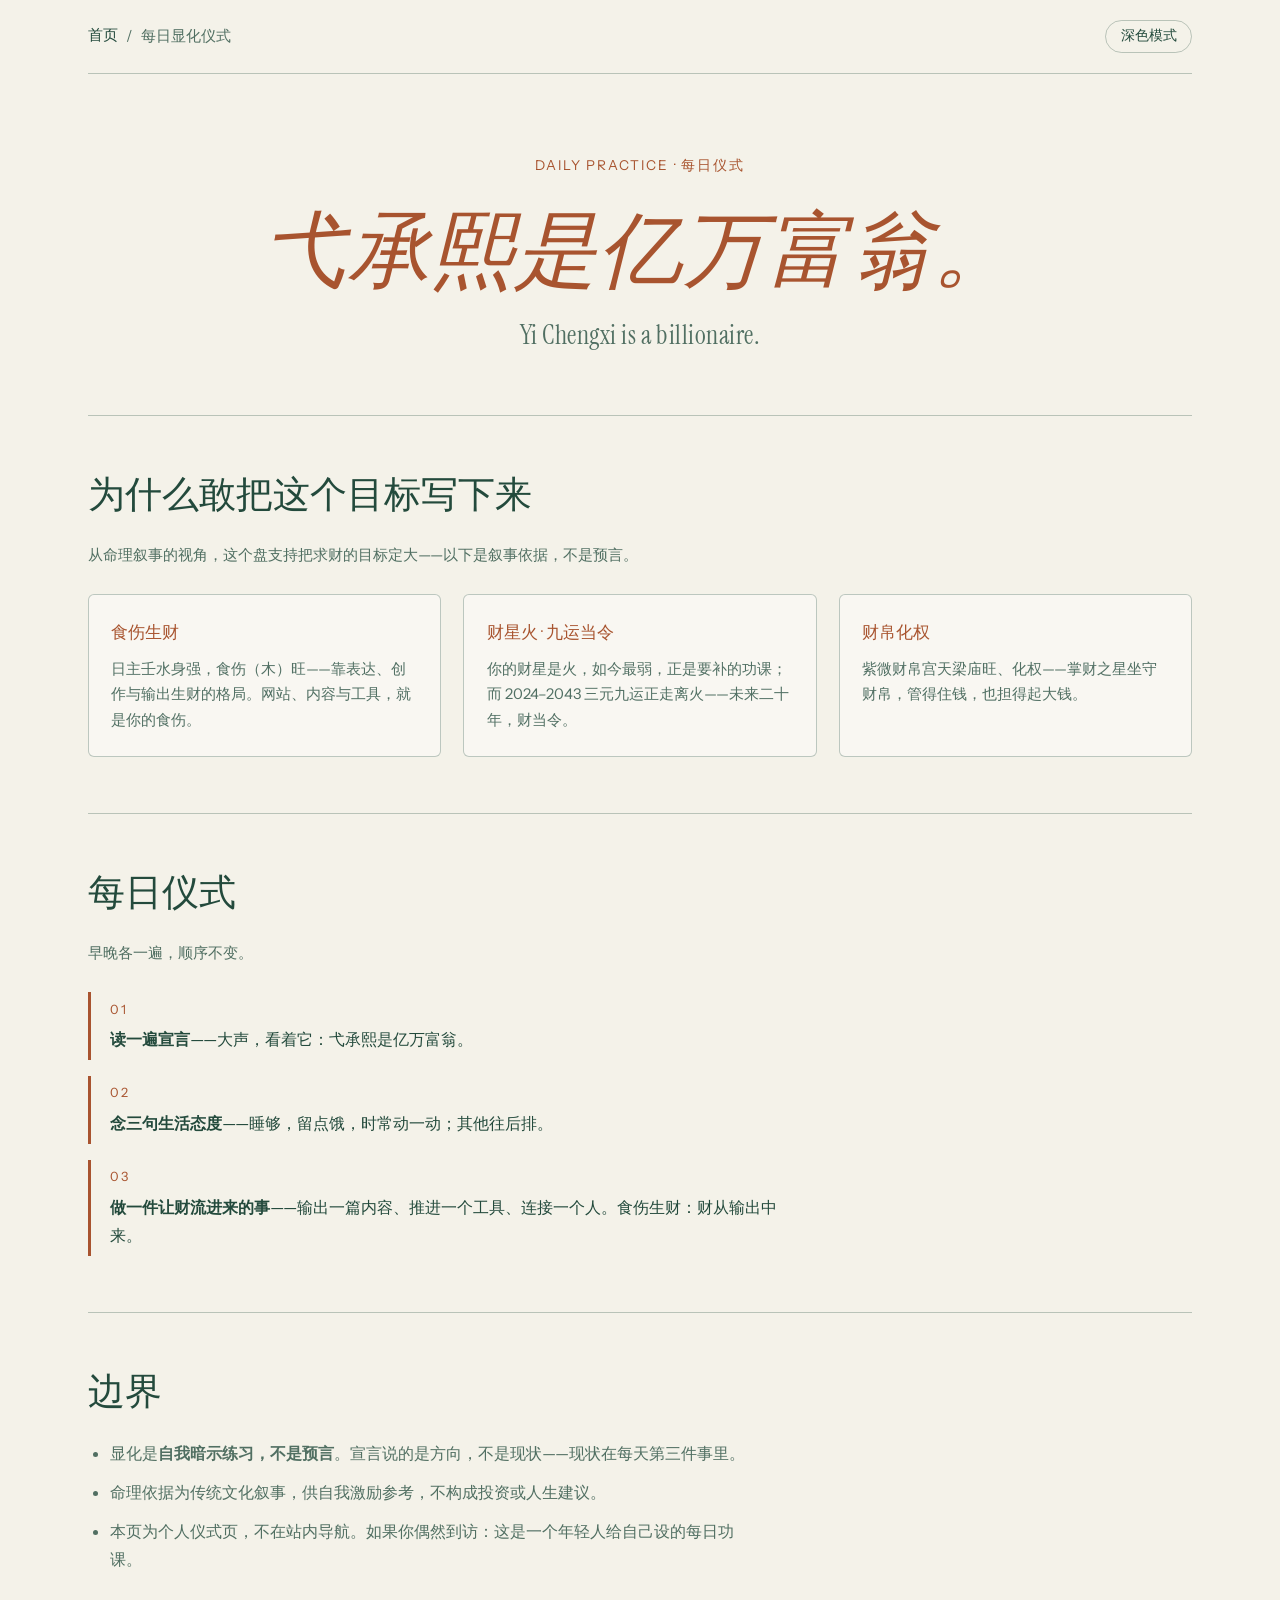
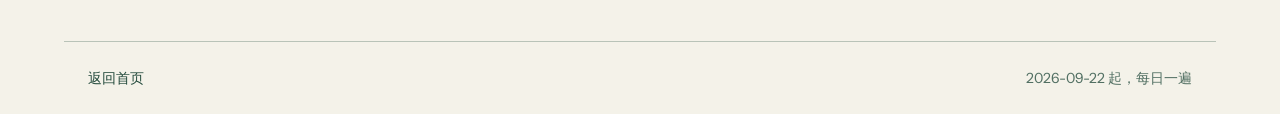
==== vision/index.html @ 354924e6 "Add Xuanshu case page, daily-practice page and life-attitude slogan - Replace homepage hero slogan w" ====
<!DOCTYPE html>
<html lang="zh-CN">
<head>
<meta charset="UTF-8">
<meta name="viewport" content="width=device-width, initial-scale=1.0">
<script>try{var s=localStorage.getItem('site-theme');if(s!=='light'&&s!=='dark'){s=matchMedia('(prefers-color-scheme: dark)').matches?'dark':'light'}document.documentElement.dataset.theme=s;var m=document.querySelector('meta[name="theme-color"]');if(m)m.content=s==='dark'?'#101d18':'#f4f2e9'}catch(e){}</script>
<title>每日显化仪式 · 弋承熙</title>
<meta name="description" content="个人每日仪式页：一句宣言、三条命理叙事依据、三步日课。">
<meta name="robots" content="noindex">
<meta name="theme-color" content="#f4f2e9">
<link rel="canonical" href="https://yichengxi.cn/vision/">
<meta http-equiv="Content-Security-Policy" content="default-src 'self'; script-src 'self' 'sha256-XC9YybYJFX9Bv+Zy7uCEr3wGwmN+CqwdKy39NqUFs1A='; style-src 'self'; connect-src 'self'; object-src 'none'; base-uri 'none'; form-action 'none'">
<link rel="icon" href="../assets/favicon.svg">
<link rel="apple-touch-icon" href="/apple-touch-icon.png">
<link rel="stylesheet" href="vision.css">
</head>
<body>
<a class="skip-link" href="#main">跳到主要内容</a>

<header class="site-header">
  <nav class="nav" aria-label="主导航">
    <a class="nav-home" href="../">首页</a>
    <span class="nav-sep" aria-hidden="true">/</span>
    <span class="nav-current" aria-current="page">每日显化仪式</span>
    <button type="button" id="theme-toggle" class="theme-toggle" aria-pressed="false">深色模式</button>
  </nav>
</header>

<main id="main">

  <section class="manifesto" aria-labelledby="page-title">
    <p class="kicker">Daily Practice · 每日仪式</p>
    <h1 id="page-title" class="declaration">弋承熙是亿万富翁。</h1>
    <p class="declaration-en">Yi Chengxi is a billionaire.</p>
  </section>

  <hr class="rule" aria-hidden="true">

  <section class="section" aria-labelledby="sec-grounds">
    <h2 id="sec-grounds">为什么敢把这个目标写下来</h2>
    <p class="section-note">从命理叙事的视角，这个盘支持把求财的目标定大——以下是叙事依据，不是预言。</p>
    <div class="grounds">
      <div class="ground">
        <h3>食伤生财</h3>
        <p>日主壬水身强，食伤（木）旺——靠表达、创作与输出生财的格局。网站、内容与工具，就是你的食伤。</p>
      </div>
      <div class="ground">
        <h3>财星火 · 九运当令</h3>
        <p>你的财星是火，如今最弱，正是要补的功课；而 2024–2043 三元九运正走离火——未来二十年，财当令。</p>
      </div>
      <div class="ground">
        <h3>财帛化权</h3>
        <p>紫微财帛宫天梁庙旺、化权——掌财之星坐守财帛，管得住钱，也担得起大钱。</p>
      </div>
    </div>
  </section>

  <hr class="rule" aria-hidden="true">

  <section class="section" aria-labelledby="sec-ritual">
    <h2 id="sec-ritual">每日仪式</h2>
    <p class="section-note">早晚各一遍，顺序不变。</p>
    <ol class="ritual" role="list">
      <li><b>读一遍宣言</b>——大声，看着它：弋承熙是亿万富翁。</li>
      <li><b>念三句生活态度</b>——睡够，留点饿，时常动一动；其他往后排。</li>
      <li><b>做一件让财流进来的事</b>——输出一篇内容、推进一个工具、连接一个人。食伤生财：财从输出中来。</li>
    </ol>
  </section>

  <hr class="rule" aria-hidden="true">

  <section class="section" aria-labelledby="sec-limits">
    <h2 id="sec-limits">边界</h2>
    <div class="prose">
      <ul class="limits">
        <li>显化是<strong>自我暗示练习，不是预言</strong>。宣言说的是方向，不是现状——现状在每天第三件事里。</li>
        <li>命理依据为传统文化叙事，供自我激励参考，不构成投资或人生建议。</li>
        <li>本页为个人仪式页，不在站内导航。如果你偶然到访：这是一个年轻人给自己设的每日功课。</li>
      </ul>
    </div>
  </section>

</main>

<footer class="site-footer">
  <p><a href="../">返回首页</a></p>
  <p class="footer-date">2026-09-22 起，每日一遍</p>
</footer>

<script src="vision.js"></script>
</body>
</html>
---- vision/vision.css ----
/* 每日显化仪式页 */
/* 暖纸 #f4f2e9 / 墨绿 #234a3c / 赭石 #a8542f */

@font-face {
  font-family: "Instrument Serif";
  src: url("../../assets/fonts/InstrumentSerif-Regular.woff2") format("woff2"), url("../../assets/fonts/InstrumentSerif-Regular.ttf") format("truetype");
  font-weight: 400;
  font-style: normal;
  font-display: swap;
}

@font-face {
  font-family: "Instrument Sans";
  src: url("../../assets/fonts/InstrumentSans-Regular.woff2") format("woff2"), url("../../assets/fonts/InstrumentSans-Regular.ttf") format("truetype");
  font-weight: 400;
  font-style: normal;
  font-display: swap;
}

:root {
  --paper: #f4f2e9;
  --forest: #234a3c;
  --ochre: #a8542f;
  --ink: #234a3c;
  --ink-soft: rgba(35, 74, 60, 0.78);
  --line: rgba(35, 74, 60, 0.28);
  --card: rgba(255, 255, 255, 0.42);
  --serif: "Instrument Serif", "Songti SC", "Noto Serif CJK SC", serif;
  --sans: "Instrument Sans", "PingFang SC", "Noto Sans CJK SC", system-ui, sans-serif;
}

html[data-theme="dark"] {
  --paper: #1d2b25;
  --forest: #e8e4d6;
  --ochre: #d48e6e;
  --ink: #e8e4d6;
  --ink-soft: rgba(232, 228, 214, 0.78);
  --line: rgba(232, 228, 214, 0.3);
  --card: rgba(244, 242, 233, 0.06);
}

*,
*::before,
*::after {
  box-sizing: border-box;
}

html {
  margin: 0;
  padding: 0;
}

body {
  margin: 0;
  padding: 0;
  background: var(--paper);
  color: var(--ink);
  font-family: var(--sans);
  font-size: 1rem;
  line-height: 1.75;
  -webkit-font-smoothing: antialiased;
  overflow-wrap: anywhere;
}

/* 跳过链接 */
.skip-link {
  position: absolute;
  left: 1rem;
  top: -4rem;
  z-index: 100;
  padding: 0.6rem 1rem;
  background: var(--forest);
  color: var(--paper);
  text-decoration: none;
  border-radius: 2px;
  transition: top 0.15s ease;
}

.skip-link:focus {
  top: 1rem;
}

/* 焦点可见 */
a:focus-visible,
button:focus-visible {
  outline: 2px solid var(--ochre);
  outline-offset: 3px;
  border-radius: 2px;
}

/* 头部导航 */
.site-header {
  max-width: 72rem;
  margin: 0 auto;
  padding: 1.25rem 1.5rem 0;
}

.nav {
  display: flex;
  align-items: center;
  flex-wrap: wrap;
  gap: 0.5rem;
  font-size: 0.92rem;
  padding-bottom: 1.25rem;
  border-bottom: 1px solid var(--line);
}

.nav a {
  color: var(--ink);
  text-decoration: none;
  border-bottom: 1px solid transparent;
}

.nav a:hover {
  border-bottom-color: var(--ochre);
  color: var(--ochre);
}

.nav-sep {
  color: var(--ink-soft);
}

.nav-current {
  color: var(--ink-soft);
}

.theme-toggle {
  margin-left: auto;
  font-family: var(--sans);
  font-size: 0.85rem;
  padding: 0.4rem 0.9rem;
  background: transparent;
  color: var(--ink);
  border: 1px solid var(--line);
  border-radius: 999px;
  cursor: pointer;
}

.theme-toggle:hover {
  border-color: var(--ochre);
  color: var(--ochre);
}

/* 主体布局 */
main {
  max-width: 72rem;
  margin: 0 auto;
  padding: 0 1.5rem;
}

/* 首屏 */
.hero {
  padding: 4.5rem 0 3.5rem;
  max-width: 46rem;
}

.kicker {
  font-size: 0.85rem;
  letter-spacing: 0.14em;
  text-transform: uppercase;
  color: var(--ochre);
  margin: 0 0 1.25rem;
}

h1 {
  font-family: var(--serif);
  font-weight: 400;
  font-size: clamp(2.6rem, 7vw, 4.4rem);
  line-height: 1.12;
  margin: 0 0 1.25rem;
  letter-spacing: 0.01em;
}

.lede {
  font-family: var(--serif);
  font-size: clamp(1.35rem, 3.4vw, 1.8rem);
  line-height: 1.4;
  color: var(--ink);
  margin: 0 0 1rem;
}

.hero-note {
  color: var(--ink-soft);
  max-width: 38rem;
  margin: 0 0 2rem;
}

.hero-actions {
  display: flex;
  flex-wrap: wrap;
  gap: 0.9rem;
}

.btn {
  display: inline-block;
  font-size: 0.95rem;
  padding: 0.75rem 1.5rem;
  border-radius: 2px;
  text-decoration: none;
  border: 1px solid var(--forest);
  transition: background 0.15s ease, color 0.15s ease;
}

.btn-primary {
  background: var(--forest);
  color: var(--paper);
}

.btn-primary:hover {
  background: var(--ochre);
  border-color: var(--ochre);
}

html[data-theme="dark"] .btn-primary {
  color: #1d2b25;
}

.btn-secondary {
  background: transparent;
  color: var(--ink);
}

.btn-secondary:hover {
  border-color: var(--ochre);
  color: var(--ochre);
}

/* 分隔线 */
.rule {
  border: none;
  border-top: 1px solid var(--line);
  margin: 0;
}

/* 章节 */
.section {
  padding: 3.5rem 0;
}

h2 {
  font-family: var(--serif);
  font-weight: 400;
  font-size: clamp(1.7rem, 4vw, 2.3rem);
  line-height: 1.25;
  margin: 0 0 1.5rem;
}

h3 {
  font-family: var(--serif);
  font-weight: 400;
  font-size: 1.25rem;
  margin: 0 0 0.6rem;
}

.section-note {
  color: var(--ink-soft);
  font-size: 0.95rem;
  max-width: 42rem;
  margin: 0 0 1.5rem;
}

.prose {
  max-width: 42rem;
}

.prose p {
  margin: 0 0 1.1rem;
}

.quote {
  margin: 1.75rem 0;
  padding: 0 0 0 1.25rem;
  border-left: 2px solid var(--ochre);
  color: var(--ink-soft);
  font-family: var(--serif);
  font-size: 1.12rem;
  line-height: 1.65;
}

.quote p {
  margin: 0;
}

/* 流程示意 */
.flow {
  list-style: none;
  margin: 0;
  padding: 0;
  display: flex;
  align-items: stretch;
  gap: 0.5rem;
}

.flow-step {
  flex: 1 1 0;
  min-width: 0;
}

.flow-card {
  height: 100%;
  padding: 1.5rem 1.35rem;
  background: var(--card);
  border: 1px solid var(--line);
  border-radius: 3px;
}

.flow-num {
  display: block;
  font-family: var(--serif);
  font-size: 0.95rem;
  color: var(--ochre);
  margin-bottom: 0.75rem;
  letter-spacing: 0.08em;
}

.flow-card p {
  margin: 0;
  font-size: 0.93rem;
  color: var(--ink-soft);
}

.flow-connector {
  display: flex;
  align-items: center;
  color: var(--ochre);
  flex: 0 0 auto;
}

/* 表格 */
.table-wrap {
  overflow-x: auto;
  margin-bottom: 1.25rem;
}

table {
  width: 100%;
  border-collapse: collapse;
  font-size: 0.93rem;
  min-width: 34rem;
}

caption {
  text-align: left;
  font-family: var(--serif);
  font-size: 1rem;
  color: var(--ink-soft);
  padding-bottom: 0.9rem;
  caption-side: top;
}

th,
td {
  text-align: left;
  vertical-align: top;
  padding: 0.85rem 1rem 0.85rem 0;
  border-bottom: 1px solid var(--line);
  line-height: 1.6;
}

thead th {
  font-weight: 400;
  color: var(--ochre);
  border-bottom: 1px solid var(--ink);
  white-space: nowrap;
}

tbody th {
  font-weight: 400;
  white-space: nowrap;
}

td {
  color: var(--ink-soft);
}

/* 本地说明 */
.steps {
  margin: 0 0 1.5rem;
  padding-left: 1.4rem;
}

.steps li {
  margin-bottom: 0.7rem;
}

.limits {
  margin: 0;
  padding-left: 1.4rem;
}

.limits li {
  margin-bottom: 0.7rem;
  color: var(--ink-soft);
}

.prose h3 {
  margin-top: 2.25rem;
}

/* 末尾 CTA */
.cta {
  padding-bottom: 4rem;
}

.source-link {
  margin-top: 2rem;
  font-size: 0.88rem;
  color: var(--ink-soft);
  word-break: break-all;
}

.source-link a {
  color: var(--ink);
  text-decoration: none;
  border-bottom: 1px solid var(--line);
}

.source-link a:hover {
  color: var(--ochre);
  border-bottom-color: var(--ochre);
}

/* 页脚 */
.site-footer {
  max-width: 72rem;
  margin: 0 auto;
  padding: 1.5rem;
  border-top: 1px solid var(--line);
  font-size: 0.88rem;
  color: var(--ink-soft);
  display: flex;
  flex-wrap: wrap;
  gap: 0.5rem 2rem;
  justify-content: space-between;
}

.site-footer p {
  margin: 0;
}

.site-footer a {
  color: var(--ink);
  text-decoration: none;
  border-bottom: 1px solid transparent;
}

.site-footer a:hover {
  color: var(--ochre);
  border-bottom-color: var(--ochre);
}

/* 移动端：单列，不溢出 */
@media (max-width: 640px) {
  .hero {
    padding: 3rem 0 2.5rem;
  }

  .section {
    padding: 2.5rem 0;
  }

  .flow {
    flex-direction: column;
  }

  .flow-connector {
    justify-content: center;
    padding: 0.25rem 0;
  }

  .flow-connector svg {
    transform: rotate(90deg);
  }

  .hero-actions .btn {
    width: 100%;
    text-align: center;
  }

  .theme-toggle {
    margin-left: 0;
    width: 100%;
    margin-top: 0.5rem;
  }

  .site-footer {
    flex-direction: column;
  }
}

/* 减少动画 */
@media (prefers-reduced-motion: reduce) {
  *,
  *::before,
  *::after {
    transition: none !important;
    animation: none !important;
  }
}

:root{color-scheme:light}html[data-theme="dark"]{color-scheme:dark}

/* ── 显化仪式页自定义 ───────────────────────────── */

.manifesto {
  text-align: center;
  padding: 5rem 0 3.5rem;
  max-width: none;
}

.manifesto .kicker {
  text-align: center;
}

.declaration {
  font-family: var(--serif);
  font-style: italic;
  font-size: clamp(2rem, 8vw, 5.2rem);
  line-height: 1.2;
  color: var(--ochre);
  margin: 1.5rem auto 0.8rem;
  max-width: 18em;
}

.declaration-en {
  font-family: var(--serif);
  font-size: clamp(1.1rem, 2.6vw, 1.6rem);
  color: var(--ink-soft);
  margin: 0 auto;
  letter-spacing: 0.02em;
}

.grounds {
  display: grid;
  grid-template-columns: repeat(3, 1fr);
  gap: 1.4rem;
  margin-top: 1.6rem;
}

.ground {
  border: 1px solid var(--line);
  border-radius: 6px;
  padding: 1.4rem;
  background: var(--card);
}

.ground h3 {
  font-size: 1.05rem;
  margin: 0 0 0.6rem;
  color: var(--ochre);
}

.ground p {
  font-size: 0.92rem;
  margin: 0;
  color: var(--ink-soft);
}

.ritual {
  counter-reset: step;
  list-style: none;
  padding: 0;
  margin: 1.6rem 0 0;
  display: grid;
  gap: 1rem;
  max-width: 44rem;
}

.ritual li {
  counter-increment: step;
  border-left: 3px solid var(--ochre);
  padding: 0.4rem 0 0.4rem 1.2rem;
  font-size: 1.02rem;
}

.ritual li::before {
  content: counter(step, decimal-leading-zero);
  display: block;
  font-size: 0.8rem;
  letter-spacing: 0.12em;
  color: var(--ochre);
  margin-bottom: 0.25rem;
}

.ritual li b {
  font-weight: 700;
}

@media (max-width: 720px) {
  .grounds {
    grid-template-columns: 1fr;
  }
}
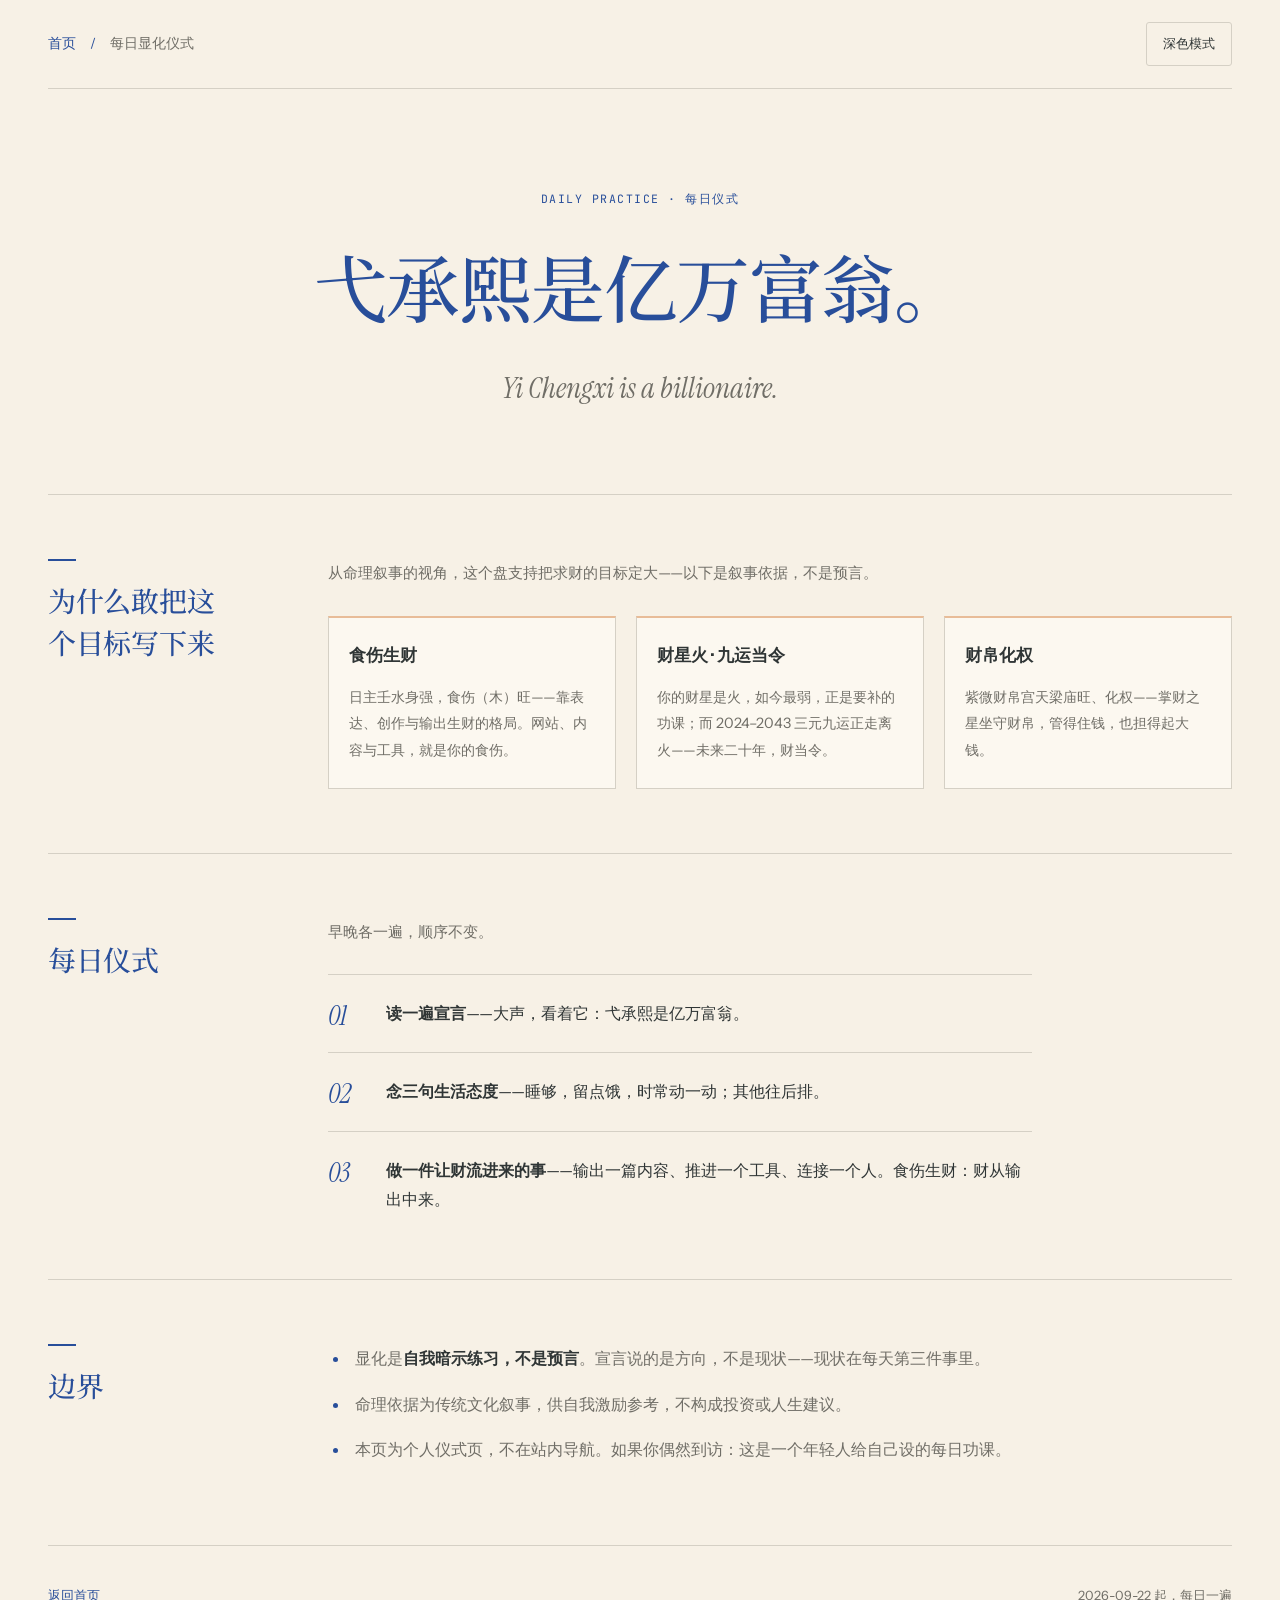
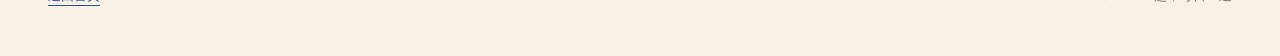
==== commit 0a1347c0: "Redesign personal folio and add complete task handoff records" ====
--- a/vision/index.html
+++ b/vision/index.html
@@ -3,16 +3,16 @@
 <head>
 <meta charset="UTF-8">
 <meta name="viewport" content="width=device-width, initial-scale=1.0">
-<script>try{var s=localStorage.getItem('site-theme');if(s!=='light'&&s!=='dark'){s=matchMedia('(prefers-color-scheme: dark)').matches?'dark':'light'}document.documentElement.dataset.theme=s;var m=document.querySelector('meta[name="theme-color"]');if(m)m.content=s==='dark'?'#101d18':'#f4f2e9'}catch(e){}</script>
+<meta http-equiv="Content-Security-Policy" content="default-src 'self'; script-src 'self' 'sha256-ltyRjh8gTlxfJNa/5dhahKrnD0l+4bD6GaAC2dw7V3c='; style-src 'self'; connect-src 'self'; object-src 'none'; base-uri 'none'; form-action 'none'">
+<script>try{var s=localStorage.getItem('site-theme');if(s!=='light'&&s!=='dark'){s=matchMedia('(prefers-color-scheme: dark)').matches?'dark':'light'}document.documentElement.dataset.theme=s;var m=document.querySelector('meta[name="theme-color"]');if(m)m.content=s==='dark'?'#171d28':'#f7f1e6'}catch(e){}</script>
 <title>每日显化仪式 · 弋承熙</title>
 <meta name="description" content="个人每日仪式页：一句宣言、三条命理叙事依据、三步日课。">
 <meta name="robots" content="noindex">
-<meta name="theme-color" content="#f4f2e9">
+<meta name="theme-color" content="#f7f1e6">
 <link rel="canonical" href="https://yichengxi.cn/vision/">
-<meta http-equiv="Content-Security-Policy" content="default-src 'self'; script-src 'self' 'sha256-XC9YybYJFX9Bv+Zy7uCEr3wGwmN+CqwdKy39NqUFs1A='; style-src 'self'; connect-src 'self'; object-src 'none'; base-uri 'none'; form-action 'none'">
 <link rel="icon" href="../assets/favicon.svg">
 <link rel="apple-touch-icon" href="/apple-touch-icon.png">
-<link rel="stylesheet" href="vision.css">
+<link rel="stylesheet" href="vision.css?v=20260923-folio">
 </head>
 <body>
 <a class="skip-link" href="#main">跳到主要内容</a>
--- a/vision/vision.css
+++ b/vision/vision.css
@@ -1,593 +1,17 @@
-/* 每日显化仪式页 */
-/* 暖纸 #f4f2e9 / 墨绿 #234a3c / 赭石 #a8542f */
+/* Private ritual page: shared reading style, existing access semantics retained. */
+@import url("../assets/interior.css?v=20260923-folio");
 
-@font-face {
-  font-family: "Instrument Serif";
-  src: url("../../assets/fonts/InstrumentSerif-Regular.woff2") format("woff2"), url("../../assets/fonts/InstrumentSerif-Regular.ttf") format("truetype");
-  font-weight: 400;
-  font-style: normal;
-  font-display: swap;
-}
-
-@font-face {
-  font-family: "Instrument Sans";
-  src: url("../../assets/fonts/InstrumentSans-Regular.woff2") format("woff2"), url("../../assets/fonts/InstrumentSans-Regular.ttf") format("truetype");
-  font-weight: 400;
-  font-style: normal;
-  font-display: swap;
-}
-
-:root {
-  --paper: #f4f2e9;
-  --forest: #234a3c;
-  --ochre: #a8542f;
-  --ink: #234a3c;
-  --ink-soft: rgba(35, 74, 60, 0.78);
-  --line: rgba(35, 74, 60, 0.28);
-  --card: rgba(255, 255, 255, 0.42);
-  --serif: "Instrument Serif", "Songti SC", "Noto Serif CJK SC", serif;
-  --sans: "Instrument Sans", "PingFang SC", "Noto Sans CJK SC", system-ui, sans-serif;
-}
-
-html[data-theme="dark"] {
-  --paper: #1d2b25;
-  --forest: #e8e4d6;
-  --ochre: #d48e6e;
-  --ink: #e8e4d6;
-  --ink-soft: rgba(232, 228, 214, 0.78);
-  --line: rgba(232, 228, 214, 0.3);
-  --card: rgba(244, 242, 233, 0.06);
-}
-
-*,
-*::before,
-*::after {
-  box-sizing: border-box;
-}
-
-html {
-  margin: 0;
-  padding: 0;
-}
-
-body {
-  margin: 0;
-  padding: 0;
-  background: var(--paper);
-  color: var(--ink);
-  font-family: var(--sans);
-  font-size: 1rem;
-  line-height: 1.75;
-  -webkit-font-smoothing: antialiased;
-  overflow-wrap: anywhere;
-}
-
-/* 跳过链接 */
-.skip-link {
-  position: absolute;
-  left: 1rem;
-  top: -4rem;
-  z-index: 100;
-  padding: 0.6rem 1rem;
-  background: var(--forest);
-  color: var(--paper);
-  text-decoration: none;
-  border-radius: 2px;
-  transition: top 0.15s ease;
-}
-
-.skip-link:focus {
-  top: 1rem;
-}
-
-/* 焦点可见 */
-a:focus-visible,
-button:focus-visible {
-  outline: 2px solid var(--ochre);
-  outline-offset: 3px;
-  border-radius: 2px;
-}
-
-/* 头部导航 */
-.site-header {
-  max-width: 72rem;
-  margin: 0 auto;
-  padding: 1.25rem 1.5rem 0;
-}
-
-.nav {
-  display: flex;
-  align-items: center;
-  flex-wrap: wrap;
-  gap: 0.5rem;
-  font-size: 0.92rem;
-  padding-bottom: 1.25rem;
-  border-bottom: 1px solid var(--line);
-}
-
-.nav a {
-  color: var(--ink);
-  text-decoration: none;
-  border-bottom: 1px solid transparent;
-}
-
-.nav a:hover {
-  border-bottom-color: var(--ochre);
-  color: var(--ochre);
-}
-
-.nav-sep {
-  color: var(--ink-soft);
-}
-
-.nav-current {
-  color: var(--ink-soft);
-}
-
-.theme-toggle {
-  margin-left: auto;
-  font-family: var(--sans);
-  font-size: 0.85rem;
-  padding: 0.4rem 0.9rem;
-  background: transparent;
-  color: var(--ink);
-  border: 1px solid var(--line);
-  border-radius: 999px;
-  cursor: pointer;
-}
-
-.theme-toggle:hover {
-  border-color: var(--ochre);
-  color: var(--ochre);
-}
-
-/* 主体布局 */
-main {
-  max-width: 72rem;
-  margin: 0 auto;
-  padding: 0 1.5rem;
-}
-
-/* 首屏 */
-.hero {
-  padding: 4.5rem 0 3.5rem;
-  max-width: 46rem;
-}
-
-.kicker {
-  font-size: 0.85rem;
-  letter-spacing: 0.14em;
-  text-transform: uppercase;
-  color: var(--ochre);
-  margin: 0 0 1.25rem;
-}
-
-h1 {
-  font-family: var(--serif);
-  font-weight: 400;
-  font-size: clamp(2.6rem, 7vw, 4.4rem);
-  line-height: 1.12;
-  margin: 0 0 1.25rem;
-  letter-spacing: 0.01em;
-}
-
-.lede {
-  font-family: var(--serif);
-  font-size: clamp(1.35rem, 3.4vw, 1.8rem);
-  line-height: 1.4;
-  color: var(--ink);
-  margin: 0 0 1rem;
-}
-
-.hero-note {
-  color: var(--ink-soft);
-  max-width: 38rem;
-  margin: 0 0 2rem;
-}
-
-.hero-actions {
-  display: flex;
-  flex-wrap: wrap;
-  gap: 0.9rem;
-}
-
-.btn {
-  display: inline-block;
-  font-size: 0.95rem;
-  padding: 0.75rem 1.5rem;
-  border-radius: 2px;
-  text-decoration: none;
-  border: 1px solid var(--forest);
-  transition: background 0.15s ease, color 0.15s ease;
-}
-
-.btn-primary {
-  background: var(--forest);
-  color: var(--paper);
-}
-
-.btn-primary:hover {
-  background: var(--ochre);
-  border-color: var(--ochre);
-}
-
-html[data-theme="dark"] .btn-primary {
-  color: #1d2b25;
-}
-
-.btn-secondary {
-  background: transparent;
-  color: var(--ink);
-}
-
-.btn-secondary:hover {
-  border-color: var(--ochre);
-  color: var(--ochre);
-}
-
-/* 分隔线 */
-.rule {
-  border: none;
-  border-top: 1px solid var(--line);
-  margin: 0;
-}
-
-/* 章节 */
-.section {
-  padding: 3.5rem 0;
-}
-
-h2 {
-  font-family: var(--serif);
-  font-weight: 400;
-  font-size: clamp(1.7rem, 4vw, 2.3rem);
-  line-height: 1.25;
-  margin: 0 0 1.5rem;
-}
-
-h3 {
-  font-family: var(--serif);
-  font-weight: 400;
-  font-size: 1.25rem;
-  margin: 0 0 0.6rem;
-}
-
-.section-note {
-  color: var(--ink-soft);
-  font-size: 0.95rem;
-  max-width: 42rem;
-  margin: 0 0 1.5rem;
-}
-
-.prose {
-  max-width: 42rem;
-}
-
-.prose p {
-  margin: 0 0 1.1rem;
-}
-
-.quote {
-  margin: 1.75rem 0;
-  padding: 0 0 0 1.25rem;
-  border-left: 2px solid var(--ochre);
-  color: var(--ink-soft);
-  font-family: var(--serif);
-  font-size: 1.12rem;
-  line-height: 1.65;
-}
-
-.quote p {
-  margin: 0;
-}
-
-/* 流程示意 */
-.flow {
-  list-style: none;
-  margin: 0;
-  padding: 0;
-  display: flex;
-  align-items: stretch;
-  gap: 0.5rem;
-}
-
-.flow-step {
-  flex: 1 1 0;
-  min-width: 0;
-}
-
-.flow-card {
-  height: 100%;
-  padding: 1.5rem 1.35rem;
-  background: var(--card);
-  border: 1px solid var(--line);
-  border-radius: 3px;
-}
-
-.flow-num {
-  display: block;
-  font-family: var(--serif);
-  font-size: 0.95rem;
-  color: var(--ochre);
-  margin-bottom: 0.75rem;
-  letter-spacing: 0.08em;
-}
-
-.flow-card p {
-  margin: 0;
-  font-size: 0.93rem;
-  color: var(--ink-soft);
-}
-
-.flow-connector {
-  display: flex;
-  align-items: center;
-  color: var(--ochre);
-  flex: 0 0 auto;
-}
-
-/* 表格 */
-.table-wrap {
-  overflow-x: auto;
-  margin-bottom: 1.25rem;
-}
-
-table {
-  width: 100%;
-  border-collapse: collapse;
-  font-size: 0.93rem;
-  min-width: 34rem;
-}
-
-caption {
-  text-align: left;
-  font-family: var(--serif);
-  font-size: 1rem;
-  color: var(--ink-soft);
-  padding-bottom: 0.9rem;
-  caption-side: top;
-}
-
-th,
-td {
-  text-align: left;
-  vertical-align: top;
-  padding: 0.85rem 1rem 0.85rem 0;
-  border-bottom: 1px solid var(--line);
-  line-height: 1.6;
-}
-
-thead th {
-  font-weight: 400;
-  color: var(--ochre);
-  border-bottom: 1px solid var(--ink);
-  white-space: nowrap;
-}
-
-tbody th {
-  font-weight: 400;
-  white-space: nowrap;
-}
-
-td {
-  color: var(--ink-soft);
-}
-
-/* 本地说明 */
-.steps {
-  margin: 0 0 1.5rem;
-  padding-left: 1.4rem;
-}
-
-.steps li {
-  margin-bottom: 0.7rem;
-}
-
-.limits {
-  margin: 0;
-  padding-left: 1.4rem;
-}
-
-.limits li {
-  margin-bottom: 0.7rem;
-  color: var(--ink-soft);
-}
-
-.prose h3 {
-  margin-top: 2.25rem;
-}
-
-/* 末尾 CTA */
-.cta {
-  padding-bottom: 4rem;
-}
-
-.source-link {
-  margin-top: 2rem;
-  font-size: 0.88rem;
-  color: var(--ink-soft);
-  word-break: break-all;
-}
-
-.source-link a {
-  color: var(--ink);
-  text-decoration: none;
-  border-bottom: 1px solid var(--line);
-}
-
-.source-link a:hover {
-  color: var(--ochre);
-  border-bottom-color: var(--ochre);
-}
-
-/* 页脚 */
-.site-footer {
-  max-width: 72rem;
-  margin: 0 auto;
-  padding: 1.5rem;
-  border-top: 1px solid var(--line);
-  font-size: 0.88rem;
-  color: var(--ink-soft);
-  display: flex;
-  flex-wrap: wrap;
-  gap: 0.5rem 2rem;
-  justify-content: space-between;
-}
-
-.site-footer p {
-  margin: 0;
-}
-
-.site-footer a {
-  color: var(--ink);
-  text-decoration: none;
-  border-bottom: 1px solid transparent;
-}
-
-.site-footer a:hover {
-  color: var(--ochre);
-  border-bottom-color: var(--ochre);
-}
-
-/* 移动端：单列，不溢出 */
-@media (max-width: 640px) {
-  .hero {
-    padding: 3rem 0 2.5rem;
-  }
-
-  .section {
-    padding: 2.5rem 0;
-  }
-
-  .flow {
-    flex-direction: column;
-  }
-
-  .flow-connector {
-    justify-content: center;
-    padding: 0.25rem 0;
-  }
-
-  .flow-connector svg {
-    transform: rotate(90deg);
-  }
-
-  .hero-actions .btn {
-    width: 100%;
-    text-align: center;
-  }
-
-  .theme-toggle {
-    margin-left: 0;
-    width: 100%;
-    margin-top: 0.5rem;
-  }
-
-  .site-footer {
-    flex-direction: column;
-  }
-}
-
-/* 减少动画 */
-@media (prefers-reduced-motion: reduce) {
-  *,
-  *::before,
-  *::after {
-    transition: none !important;
-    animation: none !important;
-  }
-}
-
-:root{color-scheme:light}html[data-theme="dark"]{color-scheme:dark}
-
-/* ── 显化仪式页自定义 ───────────────────────────── */
-
-.manifesto {
-  text-align: center;
-  padding: 5rem 0 3.5rem;
-  max-width: none;
-}
-
-.manifesto .kicker {
-  text-align: center;
-}
-
-.declaration {
-  font-family: var(--serif);
-  font-style: italic;
-  font-size: clamp(2rem, 8vw, 5.2rem);
-  line-height: 1.2;
-  color: var(--ochre);
-  margin: 1.5rem auto 0.8rem;
-  max-width: 18em;
-}
-
-.declaration-en {
-  font-family: var(--serif);
-  font-size: clamp(1.1rem, 2.6vw, 1.6rem);
-  color: var(--ink-soft);
-  margin: 0 auto;
-  letter-spacing: 0.02em;
-}
-
-.grounds {
-  display: grid;
-  grid-template-columns: repeat(3, 1fr);
-  gap: 1.4rem;
-  margin-top: 1.6rem;
-}
-
-.ground {
-  border: 1px solid var(--line);
-  border-radius: 6px;
-  padding: 1.4rem;
-  background: var(--card);
-}
-
-.ground h3 {
-  font-size: 1.05rem;
-  margin: 0 0 0.6rem;
-  color: var(--ochre);
-}
-
-.ground p {
-  font-size: 0.92rem;
-  margin: 0;
-  color: var(--ink-soft);
-}
-
-.ritual {
-  counter-reset: step;
-  list-style: none;
-  padding: 0;
-  margin: 1.6rem 0 0;
-  display: grid;
-  gap: 1rem;
-  max-width: 44rem;
-}
-
-.ritual li {
-  counter-increment: step;
-  border-left: 3px solid var(--ochre);
-  padding: 0.4rem 0 0.4rem 1.2rem;
-  font-size: 1.02rem;
-}
-
-.ritual li::before {
-  content: counter(step, decimal-leading-zero);
-  display: block;
-  font-size: 0.8rem;
-  letter-spacing: 0.12em;
-  color: var(--ochre);
-  margin-bottom: 0.25rem;
-}
-
-.ritual li b {
-  font-weight: 700;
-}
-
-@media (max-width: 720px) {
-  .grounds {
-    grid-template-columns: 1fr;
-  }
-}
+.manifesto{text-align:center;padding:100px 0 84px}
+.manifesto .kicker{margin-bottom:30px}
+.declaration{max-width:15em;margin:0 auto;color:var(--rust);font:400 clamp(2.2rem,5.8vw,4.6rem)/1.45 var(--serif);letter-spacing:-.02em}
+.declaration-en{margin:22px auto 0;color:var(--muted);font:italic clamp(1.25rem,2.5vw,1.8rem)/1.5 var(--serif)}
+.grounds{display:grid;grid-template-columns:repeat(3,minmax(0,1fr));gap:20px;margin-top:28px}
+.ground{padding:24px 20px;background:var(--card);border:1px solid var(--line);border-top:2px solid var(--apricot)}
+.ground h3{font-size:1.05rem;margin-bottom:16px}
+.ground p{font-size:.9rem;color:var(--muted);margin:0}
+.ritual{counter-reset:step;list-style:none;padding:0;margin:28px 0 0;max-width:44rem}
+.ritual li{counter-increment:step;position:relative;padding:24px 0 24px 58px;border-top:1px solid var(--line);font-size:1rem}
+.ritual li::before{content:counter(step,decimal-leading-zero);position:absolute;left:0;top:27px;color:var(--rust);font:italic 1.7rem/1 var(--serif)}
+.ritual li:last-child{padding-bottom:0}
+@media(max-width:1100px){.grounds{grid-template-columns:1fr}.ground{padding:24px}.ground h3{margin-bottom:10px}}
+@media(max-width:760px){.manifesto{padding:64px 0 56px}.manifesto .kicker{margin-bottom:22px}.declaration{font-size:clamp(2rem,7.8vw,3.2rem)}.declaration-en{margin-top:18px}.grounds{gap:14px}.ritual li{padding-left:46px;font-size:.94rem}}
